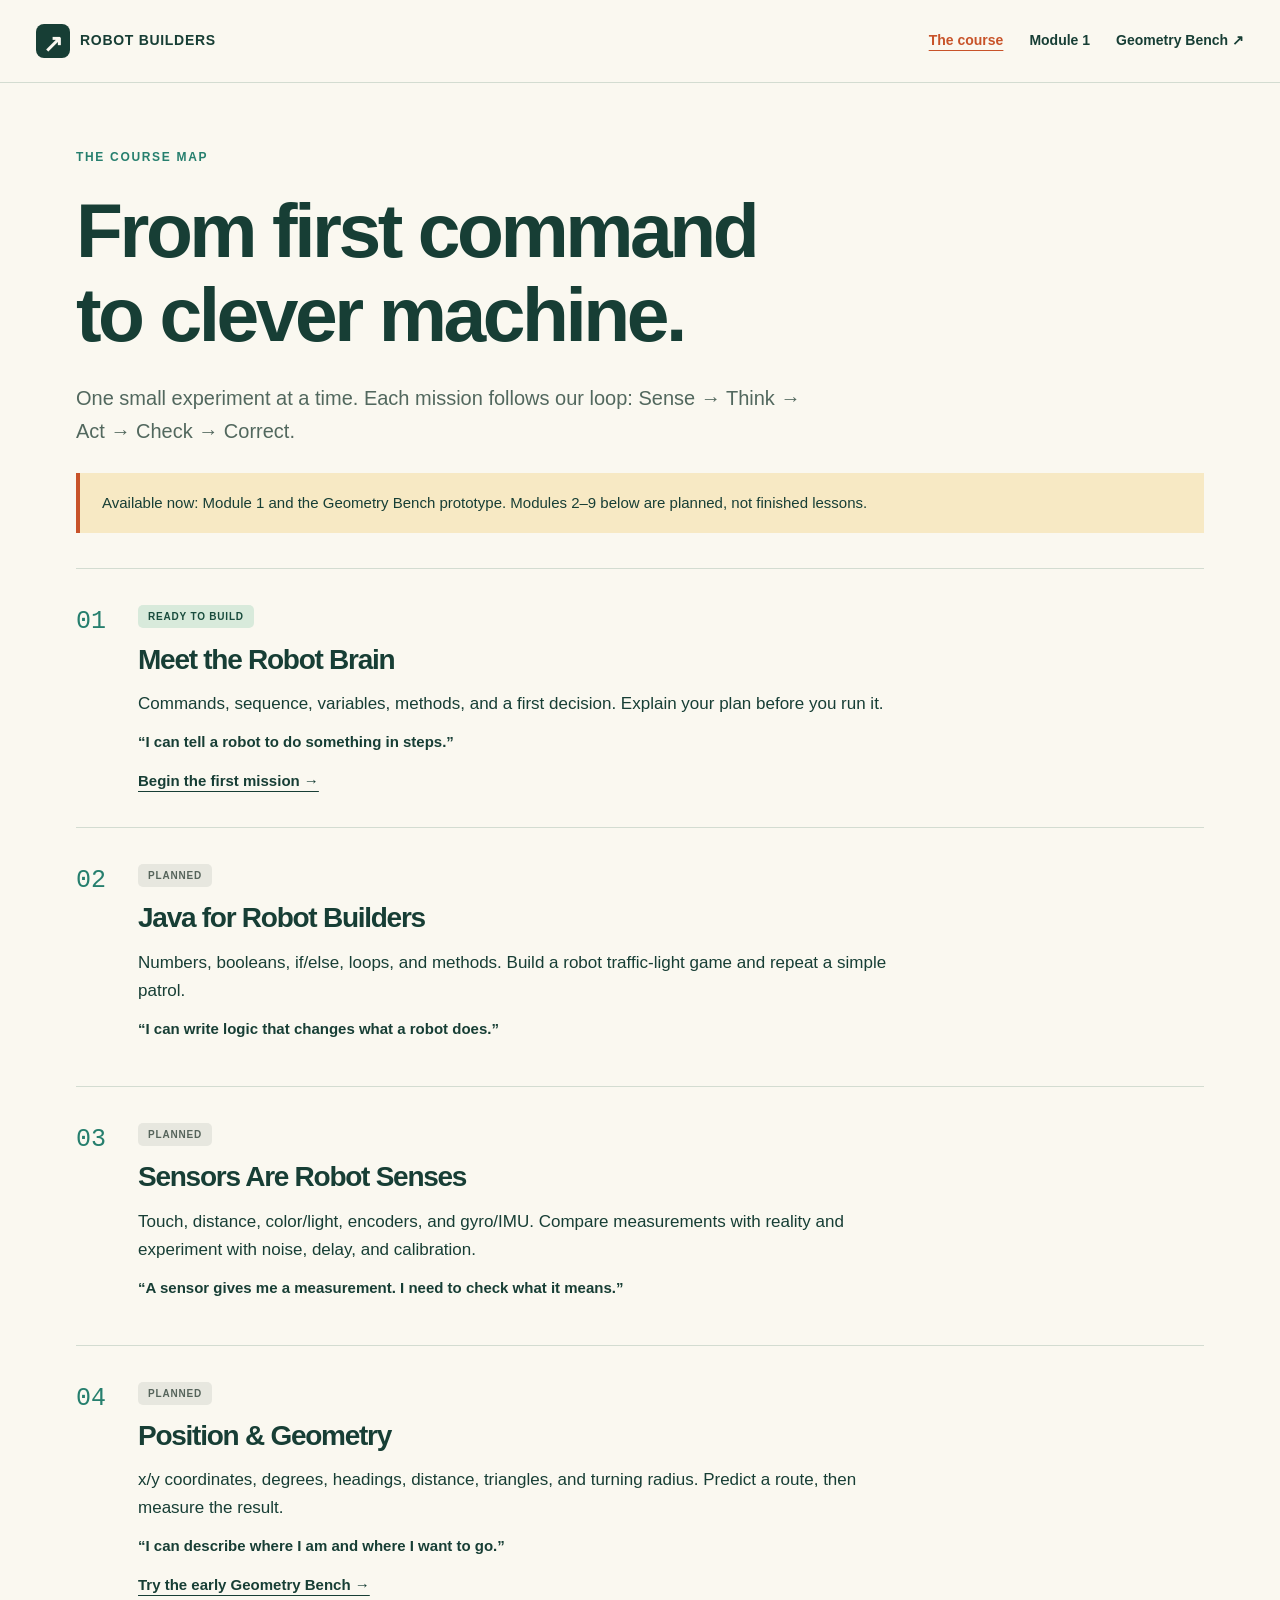
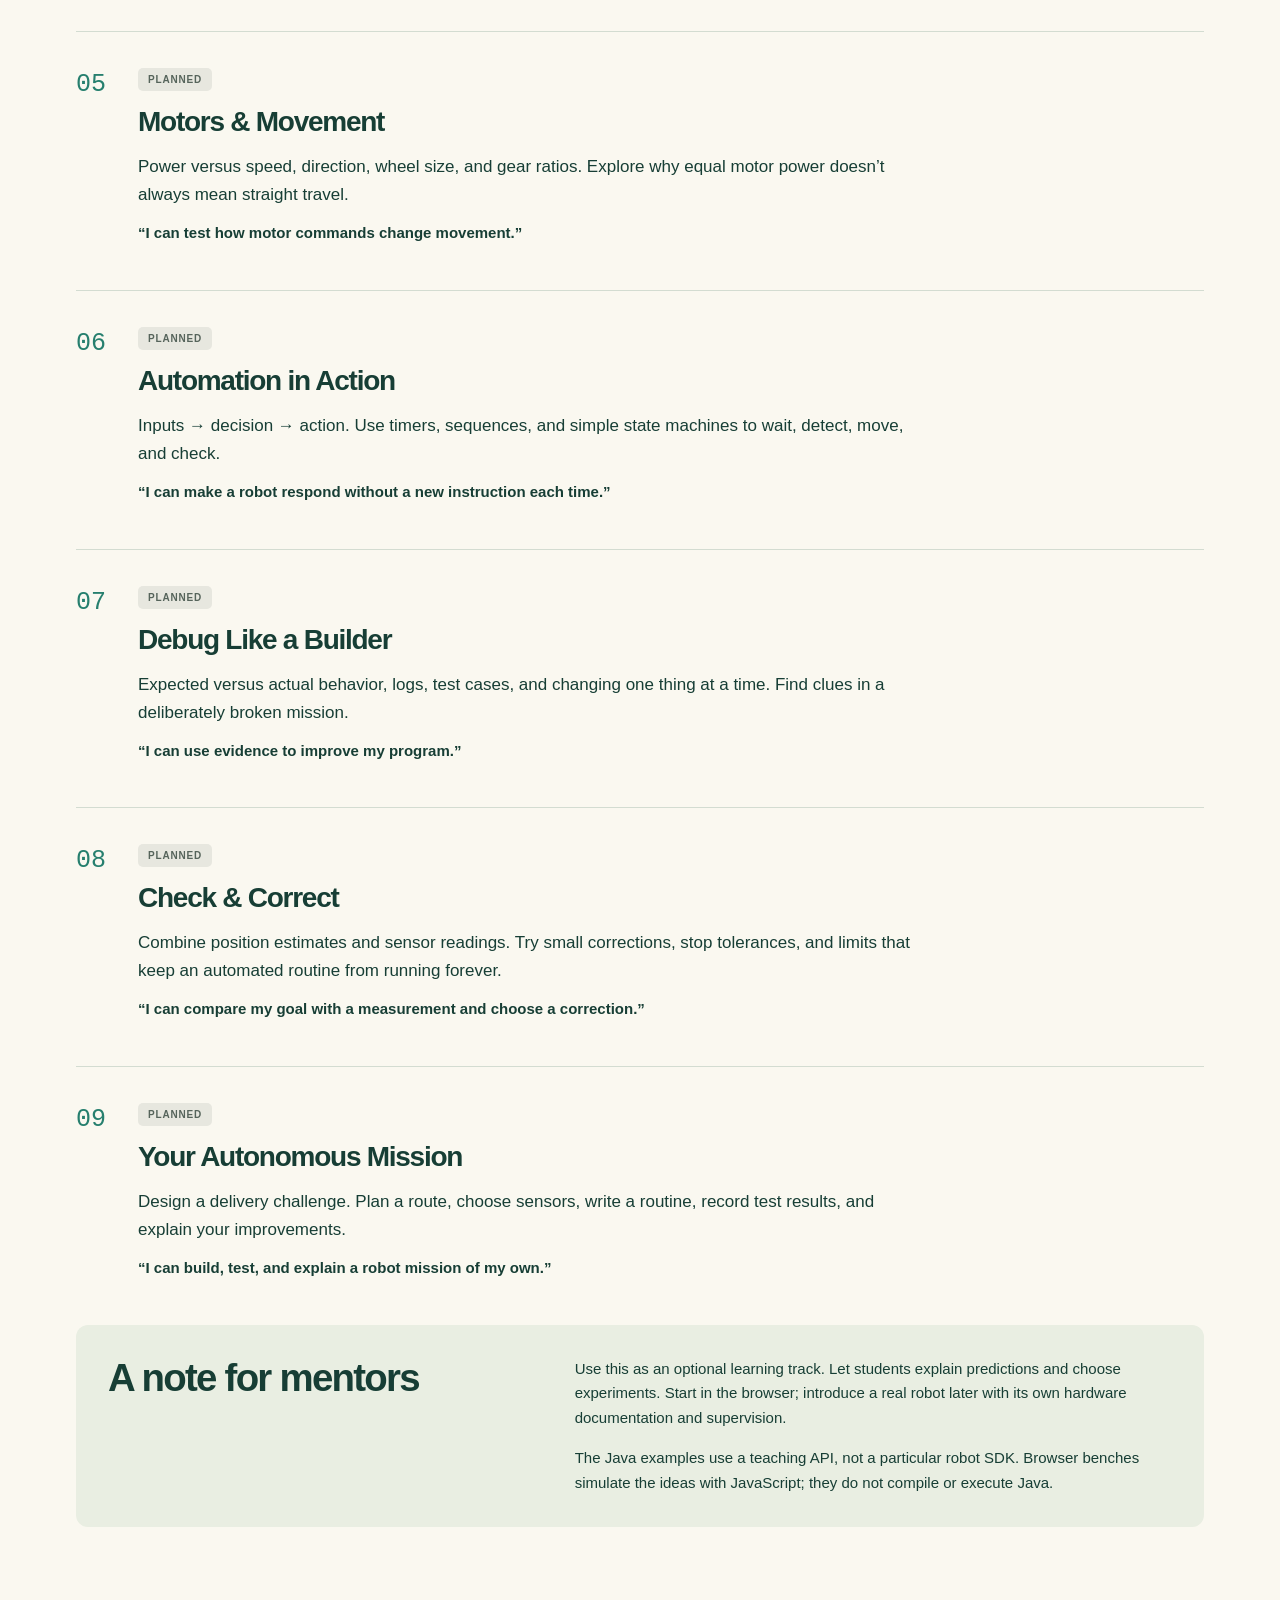
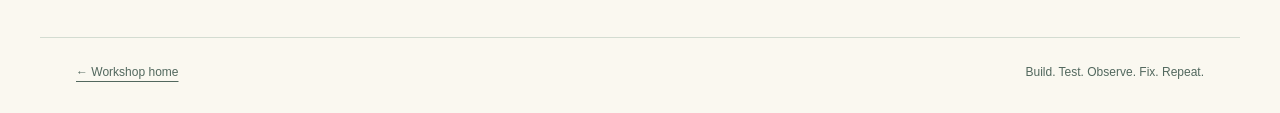
==== course.html @ 009672a3 "Build initial static Java robotics course and Geometry Bench" ====
<!doctype html>
<html lang="en"><head><meta charset="utf-8"><meta name="viewport" content="width=device-width, initial-scale=1"><title>Course map · Robot Builders</title><link rel="stylesheet" href="assets/styles.css"></head><body><a class="skip" href="#main">Skip to content</a><header class="site-header"><a class="brand" href="index.html"><span class="brand-mark" aria-hidden="true">↗</span> ROBOT BUILDERS</a><nav aria-label="Main navigation"><a href="course.html" aria-current="page">The course</a><a href="module-1.html">Module 1</a><a href="geometry-bench.html">Geometry Bench ↗</a></nav></header>
<main id="main" class="wrap section"><p class="eyebrow">THE COURSE MAP</p><h1>From first command<br>to clever machine.</h1><p class="lede">One small experiment at a time. Each mission follows our loop: Sense → Think → Act → Check → Correct.</p><p class="notice">Available now: Module 1 and the Geometry Bench prototype. Modules 2–9 below are planned, not finished lessons.</p>
<div class="course-list">
<article><span class="course-index">01</span><div><span class="badge">READY TO BUILD</span><h2>Meet the Robot Brain</h2><p>Commands, sequence, variables, methods, and a first decision. Explain your plan before you run it.</p><p class="outcome">“I can tell a robot to do something in steps.”</p><a class="text-link" href="module-1.html">Begin the first mission →</a></div></article>
<article><span class="course-index">02</span><div><span class="badge muted">PLANNED</span><h2>Java for Robot Builders</h2><p>Numbers, booleans, if/else, loops, and methods. Build a robot traffic-light game and repeat a simple patrol.</p><p class="outcome">“I can write logic that changes what a robot does.”</p></div></article>
<article><span class="course-index">03</span><div><span class="badge muted">PLANNED</span><h2>Sensors Are Robot Senses</h2><p>Touch, distance, color/light, encoders, and gyro/IMU. Compare measurements with reality and experiment with noise, delay, and calibration.</p><p class="outcome">“A sensor gives me a measurement. I need to check what it means.”</p></div></article>
<article><span class="course-index">04</span><div><span class="badge muted">PLANNED</span><h2>Position & Geometry</h2><p>x/y coordinates, degrees, headings, distance, triangles, and turning radius. Predict a route, then measure the result.</p><p class="outcome">“I can describe where I am and where I want to go.”</p><a class="text-link" href="geometry-bench.html">Try the early Geometry Bench →</a></div></article>
<article><span class="course-index">05</span><div><span class="badge muted">PLANNED</span><h2>Motors & Movement</h2><p>Power versus speed, direction, wheel size, and gear ratios. Explore why equal motor power doesn’t always mean straight travel.</p><p class="outcome">“I can test how motor commands change movement.”</p></div></article>
<article><span class="course-index">06</span><div><span class="badge muted">PLANNED</span><h2>Automation in Action</h2><p>Inputs → decision → action. Use timers, sequences, and simple state machines to wait, detect, move, and check.</p><p class="outcome">“I can make a robot respond without a new instruction each time.”</p></div></article>
<article><span class="course-index">07</span><div><span class="badge muted">PLANNED</span><h2>Debug Like a Builder</h2><p>Expected versus actual behavior, logs, test cases, and changing one thing at a time. Find clues in a deliberately broken mission.</p><p class="outcome">“I can use evidence to improve my program.”</p></div></article>
<article><span class="course-index">08</span><div><span class="badge muted">PLANNED</span><h2>Check & Correct</h2><p>Combine position estimates and sensor readings. Try small corrections, stop tolerances, and limits that keep an automated routine from running forever.</p><p class="outcome">“I can compare my goal with a measurement and choose a correction.”</p></div></article>
<article><span class="course-index">09</span><div><span class="badge muted">PLANNED</span><h2>Your Autonomous Mission</h2><p>Design a delivery challenge. Plan a route, choose sensors, write a routine, record test results, and explain your improvements.</p><p class="outcome">“I can build, test, and explain a robot mission of my own.”</p></div></article>
</div><aside class="mentor"><div><h2>A note for mentors</h2></div><div><p>Use this as an optional learning track. Let students explain predictions and choose experiments. Start in the browser; introduce a real robot later with its own hardware documentation and supervision.</p><p>The Java examples use a teaching API, not a particular robot SDK. Browser benches simulate the ideas with JavaScript; they do not compile or execute Java.</p></div></aside></main><footer class="wrap footer"><a href="index.html">← Workshop home</a><span>Build. Test. Observe. Fix. Repeat.</span></footer></body></html>
---- assets/styles.css ----
:root{--paper:#faf8f0;--ink:#173e35;--teal:#267f6e;--orange:#c85329;--line:#d3dcd1;--muted:#52685e;--white:#fffdf7;--yellow:#f5cc68}*{box-sizing:border-box}html{scroll-behavior:smooth}body{margin:0;background:var(--paper);color:var(--ink);font-family:Arial,Helvetica,sans-serif;font-size:17px;line-height:1.65}a{color:inherit;text-underline-offset:5px}button,input,select{font:inherit}button,a,input,select,summary{-webkit-tap-highlight-color:transparent}a:focus-visible,button:focus-visible,input:focus-visible,select:focus-visible,summary:focus-visible{outline:3px solid var(--orange);outline-offset:5px}h1,h2,h3,p{margin-top:0}h1,h2,h3{line-height:1.1;letter-spacing:-.045em}h1{font-size:clamp(3rem,6vw,5.7rem);margin-bottom:25px}h2{font-size:clamp(1.8rem,3vw,2.7rem)}h3{font-size:1.7rem}.wrap{max-width:1200px;margin:auto;padding-left:36px;padding-right:36px}.site-header{max-width:1280px;margin:auto;padding:24px 36px;display:flex;justify-content:space-between;align-items:center;gap:24px;border-bottom:1px solid var(--line)}.brand{display:flex;align-items:center;gap:10px;font-weight:800;font-size:14px;letter-spacing:.05em;text-decoration:none;white-space:nowrap}.brand-mark{display:grid;place-items:center;width:34px;height:34px;background:var(--ink);color:var(--paper);border-radius:8px;font-size:24px}.site-header nav{display:flex;gap:26px;font-size:14px;font-weight:700}.site-header nav a{text-decoration:none}.site-header nav a:hover,.site-header nav a[aria-current]{color:var(--orange);text-decoration:underline}.hero{display:grid;grid-template-columns:1.1fr 1fr;align-items:center;gap:55px;padding-top:68px;padding-bottom:65px}.eyebrow{font-size:12px;letter-spacing:.14em;font-weight:800;margin-bottom:20px;color:var(--teal)}.accent{color:var(--orange)}.hero-copy{max-width:470px;font-size:19px;color:var(--muted)}.actions{display:flex;gap:24px;align-items:center;flex-wrap:wrap;margin:28px 0 18px}.button{display:inline-flex;align-items:center;justify-content:center;gap:24px;border:0;background:var(--ink);color:#fffdf7;border-radius:7px;padding:13px 20px;text-decoration:none;font-size:15px;font-weight:700;cursor:pointer}.button:hover{background:var(--teal)}.text-link{font-size:15px;font-weight:700}.small{font-size:13px;color:var(--muted)}.hero-art{background:#e6eee4;border:1px solid #ccd9ce;border-radius:18px;transform:rotate(2deg);padding:22px 20px 15px;box-shadow:12px 14px 0 #eae9dc}.hero-art svg{width:100%;display:block}.art-label,.art-footer{font-family:monospace;font-size:11px;letter-spacing:.04em}.art-footer{display:flex;justify-content:space-between;border-top:1px solid #c5d4c8;padding-top:12px;gap:10px}.status-dot{display:inline-block;width:7px;height:7px;background:var(--teal);border-radius:50%;margin-right:5px}.loop-band{background:var(--ink);color:var(--paper)}.loop{display:flex;align-items:center;justify-content:space-between;gap:28px;padding-top:24px;padding-bottom:24px}.loop p{font-size:11px;font-weight:bold;letter-spacing:.13em;margin:0;color:#b7d4bd}.loop ol{list-style:none;display:flex;gap:25px;margin:0;padding:0;font-size:19px;font-weight:700}.loop li+li:before{content:'→';margin-right:25px;color:var(--yellow)}.section{padding-top:65px;padding-bottom:65px}.section-heading{display:flex;justify-content:space-between;gap:35px;align-items:center;margin-bottom:28px}.section-heading>p{max-width:300px;color:var(--muted)}.section-heading h2{margin-bottom:0}.cards{display:grid;grid-template-columns:repeat(3,1fr);gap:20px}.card{background:var(--white);border:1px solid var(--line);border-radius:12px;padding:28px;text-decoration:none;display:flex;flex-direction:column;transition:transform .15s,border-color .15s}.card:hover{transform:translateY(-4px);border-color:var(--teal)}.card-number{font-family:monospace;font-size:11px;letter-spacing:.08em;color:var(--teal);margin-bottom:34px}.card p{font-size:15px;color:var(--muted)}.card-link{font-size:14px;font-weight:bold;margin-top:auto}.mentor{padding:32px;border-radius:12px;background:#e9eee2;display:grid;grid-template-columns:1fr 1.4fr;gap:40px;margin-bottom:45px}.mentor h2{margin-bottom:0}.mentor p:last-child{margin-bottom:0}.mentor p,.mentor li{font-size:15px}.footer{border-top:1px solid var(--line);display:flex;justify-content:space-between;flex-wrap:wrap;gap:15px;padding-top:25px;padding-bottom:30px;font-size:12px;color:var(--muted)}.skip{position:absolute;left:15px;top:-100px;background:var(--ink);color:white;padding:10px;z-index:10}.skip:focus{top:10px}.lede{max-width:740px;font-size:20px;color:var(--muted)}.notice{background:#f7e9c4;border-left:4px solid var(--orange);padding:18px 22px;font-size:15px;margin:25px 0 35px}.badge{font-size:10px;letter-spacing:.08em;font-weight:bold;background:#d8eadb;color:#194c3d;padding:6px 10px;border-radius:5px;white-space:nowrap}.badge.muted{background:#e7e7df;color:#56645b}.course-list article{display:flex;gap:32px;padding:32px 0;border-top:1px solid var(--line)}.course-list h2{font-size:28px;margin:15px 0}.course-list p{max-width:780px;margin-bottom:12px}.course-index{font-family:monospace;font-size:25px;color:var(--teal)}.outcome{font-weight:bold;font-size:15px}.lesson-layout{display:grid;grid-template-columns:220px 1fr;gap:65px}.lesson-nav{align-self:start;position:sticky;top:25px}.lesson-nav h2{font-size:18px}.lesson-nav nav{display:flex;flex-direction:column;gap:12px;font-size:14px}.lesson-layout section{padding:15px 0 35px;scroll-margin-top:20px}.lesson-layout h2{font-size:34px}pre{background:var(--ink);color:#e8f5d9;padding:24px;border-radius:9px;overflow-x:auto;font-size:14px;line-height:1.8}code{font-family:Consolas,'Courier New',monospace}p code,li code{background:#e6ebdf;padding:2px 5px;border-radius:3px}.callout{border-left:3px solid var(--teal);padding:18px 22px;background:#e9eee2;margin:25px 0}.callout p{margin:8px 0 0}.mini-bench,.control-card{padding:25px;border:1px solid var(--line);border-radius:12px;background:var(--white)}label{display:block;font-size:14px;font-weight:bold;margin-bottom:8px}input,select{width:100%;padding:11px 10px;border:1px solid #8fa59b;border-radius:6px;background:white;color:var(--ink);min-width:0;font-size:15px}summary{cursor:pointer;font-weight:bold}details{background:#edf0e7;padding:16px 20px;border-radius:7px;margin:20px 0}details p{margin:15px 0 0}.checklist li{padding-bottom:10px}.bench-layout{display:grid;grid-template-columns:1.45fr 1fr;gap:24px;align-items:start}.field-panel{background:#e8eee3;border:1px solid #c7d5c6;border-radius:12px;padding:20px}.field-top{display:flex;justify-content:space-between;gap:15px;font-size:11px;font-weight:bold}.legend-robot{color:var(--teal)}.legend-target{color:#a24c26;margin-left:10px}#field{width:100%;display:block;max-height:550px}.telemetry{display:grid;grid-template-columns:repeat(4,1fr);border-top:1px solid #c7d5c6;padding-top:16px;gap:12px}.telemetry span{display:block;font-size:11px}.telemetry strong{font-size:18px;white-space:nowrap}.controls{display:grid;gap:20px}.control-card .eyebrow{margin-bottom:16px}.control-card h2{font-size:26px}.control-card p{font-size:15px}.control-card p.small{font-size:13px}.input-row{display:flex;gap:10px;margin-bottom:20px}.input-row .button{min-width:86px}.secondary{border:1px solid var(--ink);background:transparent;color:var(--ink);font-size:14px;padding:10px 15px;border-radius:7px;cursor:pointer}.secondary:hover{background:#e6eee4}.feedback{background:#e9eee2;padding:13px;border-radius:6px;margin-bottom:0}.bench-bottom{display:grid;grid-template-columns:1fr 1fr;gap:24px;margin:24px 0}.command-log{max-height:260px;overflow:auto;min-height:125px}.bench-bottom .control-card{min-width:0}
@media(max-width:900px){.hero{gap:25px}.hero h1{font-size:4rem}.loop{flex-direction:column;align-items:flex-start;gap:12px}.lesson-layout{gap:30px;grid-template-columns:170px 1fr}.bench-layout{grid-template-columns:1fr}.controls{grid-template-columns:1fr 1fr}.telemetry strong{font-size:20px}}
@media(max-width:650px){.wrap{padding-left:22px;padding-right:22px}.site-header{padding:20px 22px;flex-direction:column;align-items:flex-start;gap:18px}.site-header nav{gap:20px;font-size:12px;flex-wrap:wrap}.hero{grid-template-columns:1fr;padding-top:40px;padding-bottom:45px}.hero h1{font-size:3.8rem}.hero-art{max-width:430px;margin:12px 6px 5px}.loop ol{gap:9px;font-size:15px;flex-wrap:wrap}.loop li+li:before{margin-right:9px}.section{padding-top:40px;padding-bottom:40px}.section-heading{display:block}.section-heading .badge{display:inline-block;margin-top:15px}.cards,.mentor,.bench-bottom,.controls{grid-template-columns:1fr}.mentor{gap:20px;padding:24px;margin-bottom:30px}.card-number{margin-bottom:20px}.lesson-layout{grid-template-columns:1fr;gap:25px}.lesson-nav{position:static;border-bottom:1px solid var(--line);padding-bottom:20px}.lesson-nav nav{flex-direction:row;flex-wrap:wrap;gap:12px 20px}.course-list article{gap:20px}.telemetry{grid-template-columns:repeat(2,1fr)}.control-card{padding:20px}.field-panel{padding:12px}.field-top{font-size:9px}h1{font-size:3rem}.footer{flex-direction:column}pre{padding:18px;font-size:13px}}
@media(prefers-reduced-motion:reduce){html{scroll-behavior:auto}.card{transition:none}.card:hover{transform:none}}
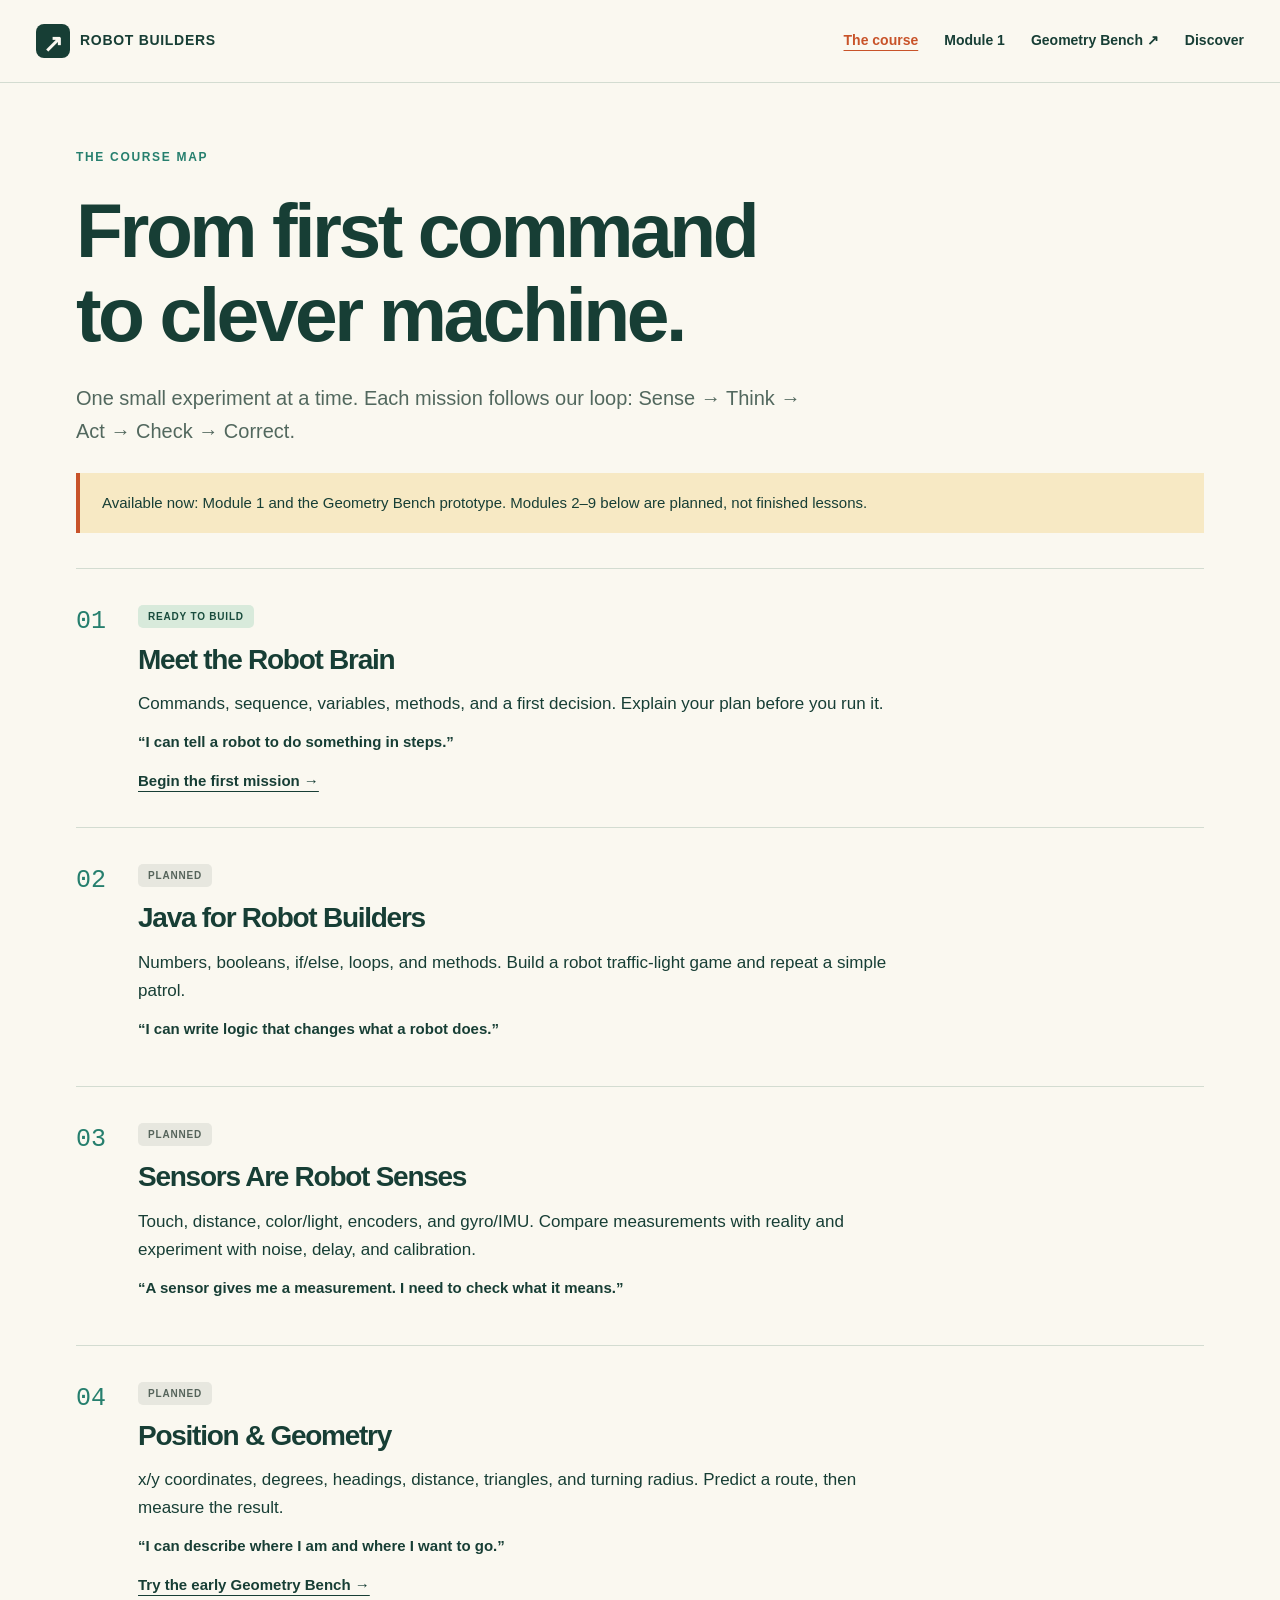
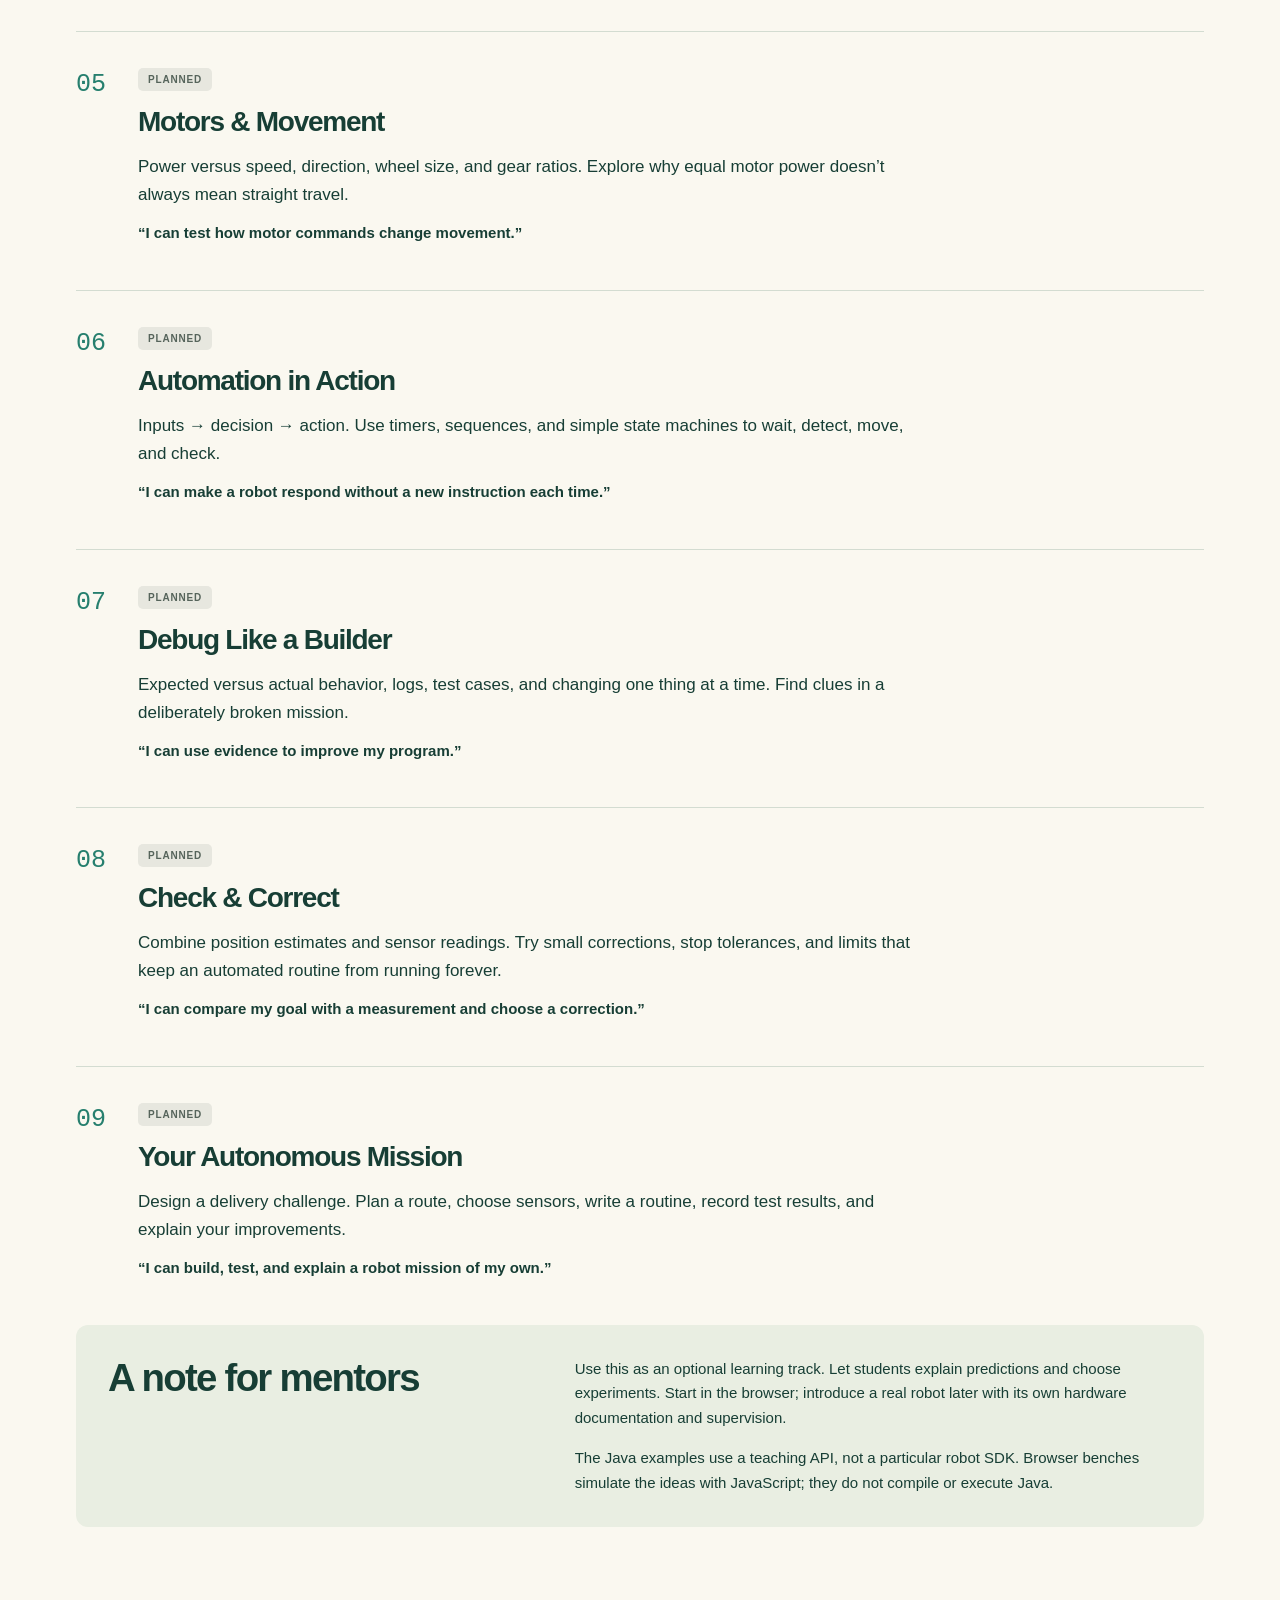
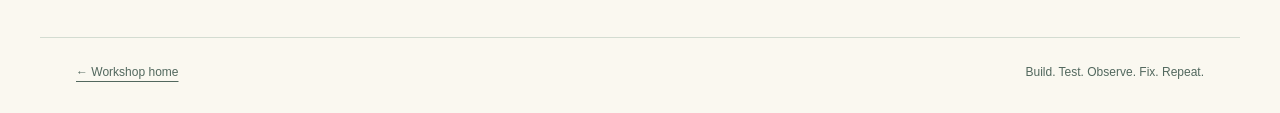
==== commit 1b48a6f6: "Add Discover resources for competitions, manufacturing, and Python" ====
--- a/course.html
+++ b/course.html
@@ -1,5 +1,5 @@
 <!doctype html>
-<html lang="en"><head><meta charset="utf-8"><meta name="viewport" content="width=device-width, initial-scale=1"><title>Course map · Robot Builders</title><link rel="stylesheet" href="assets/styles.css"></head><body><a class="skip" href="#main">Skip to content</a><header class="site-header"><a class="brand" href="index.html"><span class="brand-mark" aria-hidden="true">↗</span> ROBOT BUILDERS</a><nav aria-label="Main navigation"><a href="course.html" aria-current="page">The course</a><a href="module-1.html">Module 1</a><a href="geometry-bench.html">Geometry Bench ↗</a></nav></header>
+<html lang="en"><head><meta charset="utf-8"><meta name="viewport" content="width=device-width, initial-scale=1"><title>Course map · Robot Builders</title><link rel="stylesheet" href="assets/styles.css"></head><body><a class="skip" href="#main">Skip to content</a><header class="site-header"><a class="brand" href="index.html"><span class="brand-mark" aria-hidden="true">↗</span> ROBOT BUILDERS</a><nav aria-label="Main navigation"><a href="course.html" aria-current="page">The course</a><a href="module-1.html">Module 1</a><a href="geometry-bench.html">Geometry Bench ↗</a><a href="discover.html">Discover</a></nav></header>
 <main id="main" class="wrap section"><p class="eyebrow">THE COURSE MAP</p><h1>From first command<br>to clever machine.</h1><p class="lede">One small experiment at a time. Each mission follows our loop: Sense → Think → Act → Check → Correct.</p><p class="notice">Available now: Module 1 and the Geometry Bench prototype. Modules 2–9 below are planned, not finished lessons.</p>
 <div class="course-list">
 <article><span class="course-index">01</span><div><span class="badge">READY TO BUILD</span><h2>Meet the Robot Brain</h2><p>Commands, sequence, variables, methods, and a first decision. Explain your plan before you run it.</p><p class="outcome">“I can tell a robot to do something in steps.”</p><a class="text-link" href="module-1.html">Begin the first mission →</a></div></article>
--- a/assets/styles.css
+++ b/assets/styles.css
@@ -2,3 +2,4 @@
 @media(max-width:900px){.hero{gap:25px}.hero h1{font-size:4rem}.loop{flex-direction:column;align-items:flex-start;gap:12px}.lesson-layout{gap:30px;grid-template-columns:170px 1fr}.bench-layout{grid-template-columns:1fr}.controls{grid-template-columns:1fr 1fr}.telemetry strong{font-size:20px}}
 @media(max-width:650px){.wrap{padding-left:22px;padding-right:22px}.site-header{padding:20px 22px;flex-direction:column;align-items:flex-start;gap:18px}.site-header nav{gap:20px;font-size:12px;flex-wrap:wrap}.hero{grid-template-columns:1fr;padding-top:40px;padding-bottom:45px}.hero h1{font-size:3.8rem}.hero-art{max-width:430px;margin:12px 6px 5px}.loop ol{gap:9px;font-size:15px;flex-wrap:wrap}.loop li+li:before{margin-right:9px}.section{padding-top:40px;padding-bottom:40px}.section-heading{display:block}.section-heading .badge{display:inline-block;margin-top:15px}.cards,.mentor,.bench-bottom,.controls{grid-template-columns:1fr}.mentor{gap:20px;padding:24px;margin-bottom:30px}.card-number{margin-bottom:20px}.lesson-layout{grid-template-columns:1fr;gap:25px}.lesson-nav{position:static;border-bottom:1px solid var(--line);padding-bottom:20px}.lesson-nav nav{flex-direction:row;flex-wrap:wrap;gap:12px 20px}.course-list article{gap:20px}.telemetry{grid-template-columns:repeat(2,1fr)}.control-card{padding:20px}.field-panel{padding:12px}.field-top{font-size:9px}h1{font-size:3rem}.footer{flex-direction:column}pre{padding:18px;font-size:13px}}
 @media(prefers-reduced-motion:reduce){html{scroll-behavior:auto}.card{transition:none}.card:hover{transform:none}}
+.discover-section{padding-top:35px;padding-bottom:25px;scroll-margin-top:20px}.video-grid{display:grid;grid-template-columns:repeat(3,minmax(0,1fr));gap:20px}.resource-card{margin:0;background:var(--white);border:1px solid var(--line);border-radius:12px;overflow:hidden;min-width:0}.resource-body{padding:24px}.resource-body h3{font-size:25px;margin:18px 0}.resource-body p{font-size:15px}.resource-body p.small{font-size:12px}.video-frame{aspect-ratio:16/9;background:var(--ink)}.video-frame iframe{display:block;width:100%;height:100%;border:0}.photo-grid,.comparison-grid{display:grid;grid-template-columns:repeat(2,minmax(0,1fr));gap:24px;margin:25px 0}.photo-grid img{display:block;width:100%;height:auto}.comparison-grid .control-card{min-width:0}.comparison-grid pre{font-size:13px;padding:18px}.reference-table{overflow-x:auto;margin:25px 0}table{width:100%;border-collapse:collapse;font-size:14px;text-align:left}caption{text-align:left;font-weight:bold;margin-bottom:12px}th,td{padding:14px;border-bottom:1px solid var(--line);vertical-align:top}thead{background:#e9eee2}.actions .secondary{text-decoration:none}.site-header nav{flex-wrap:wrap}.discover-section .mentor{margin-bottom:0}@media(max-width:900px){.video-grid{grid-template-columns:1fr}.resource-body h3{margin-top:15px}}@media(max-width:650px){.photo-grid,.comparison-grid{grid-template-columns:1fr}.resource-body{padding:20px}.site-header nav{gap:14px}th,td{padding:10px;min-width:120px}}
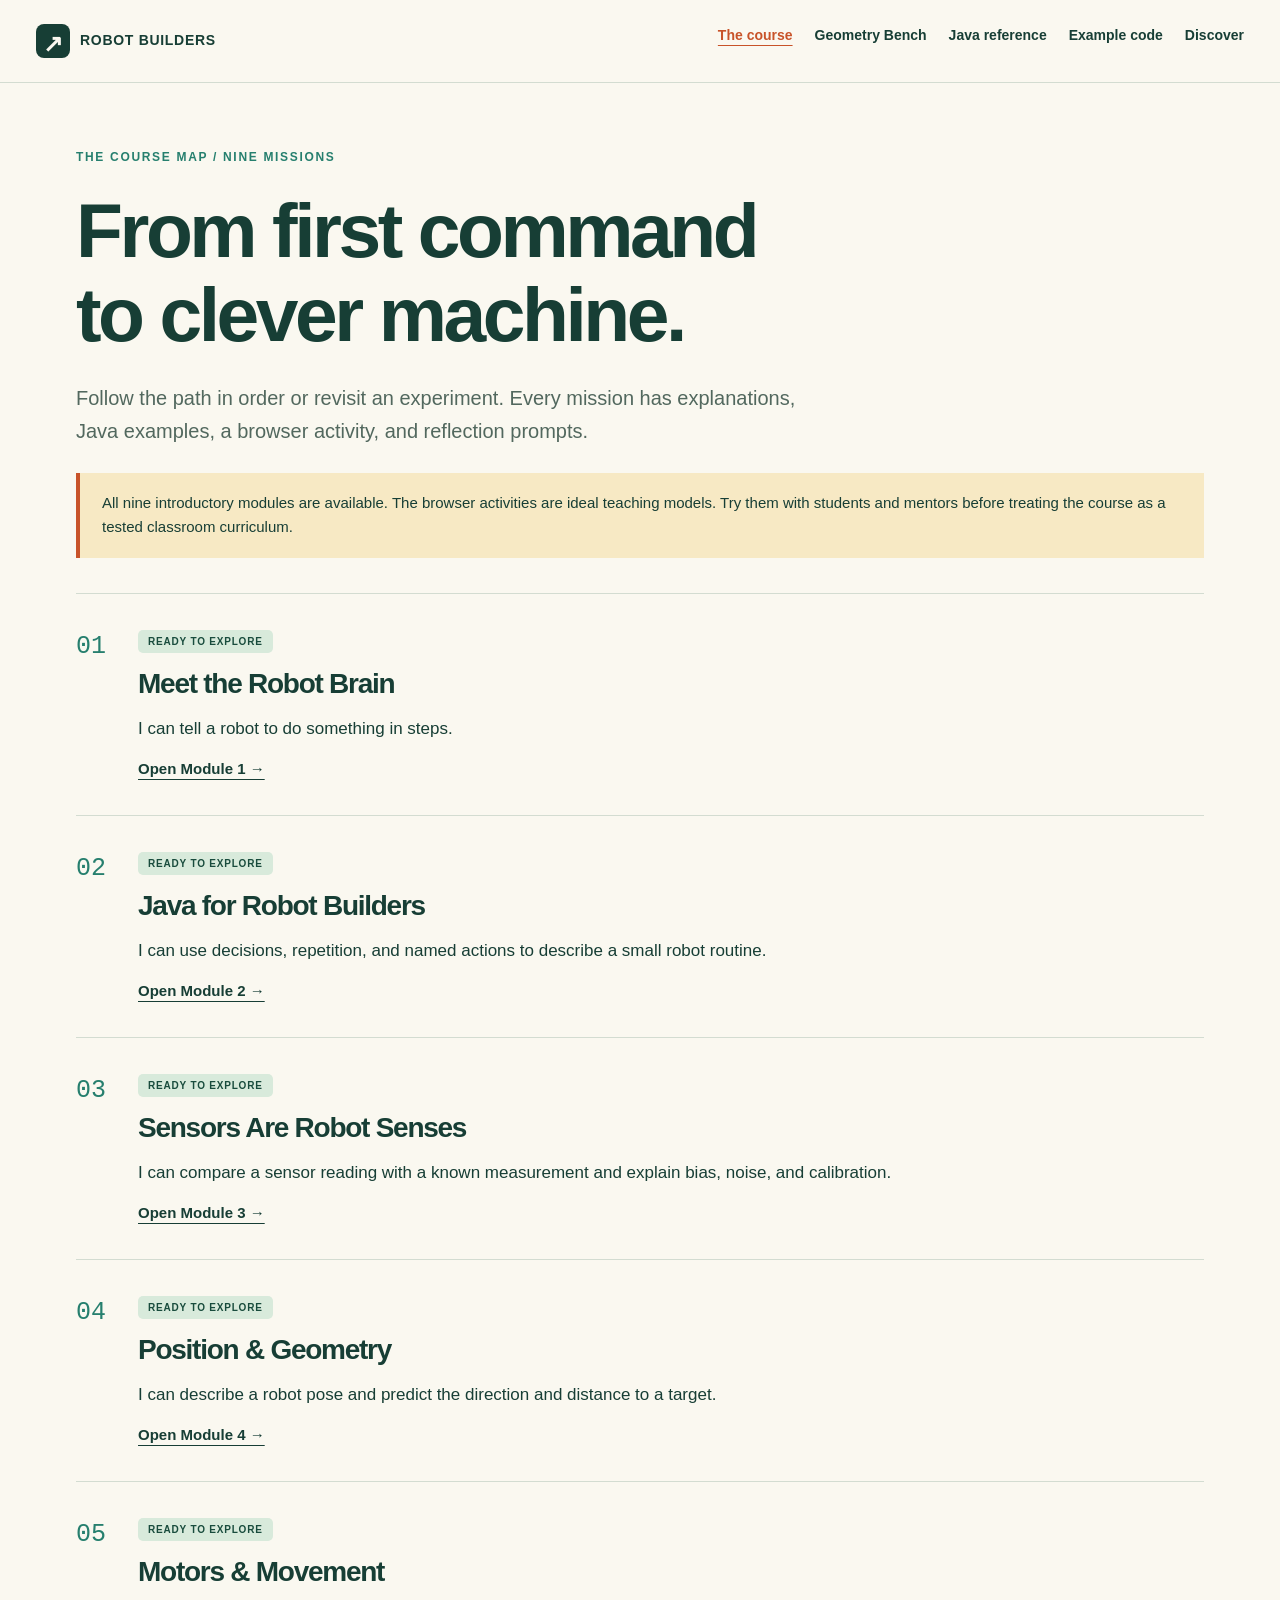
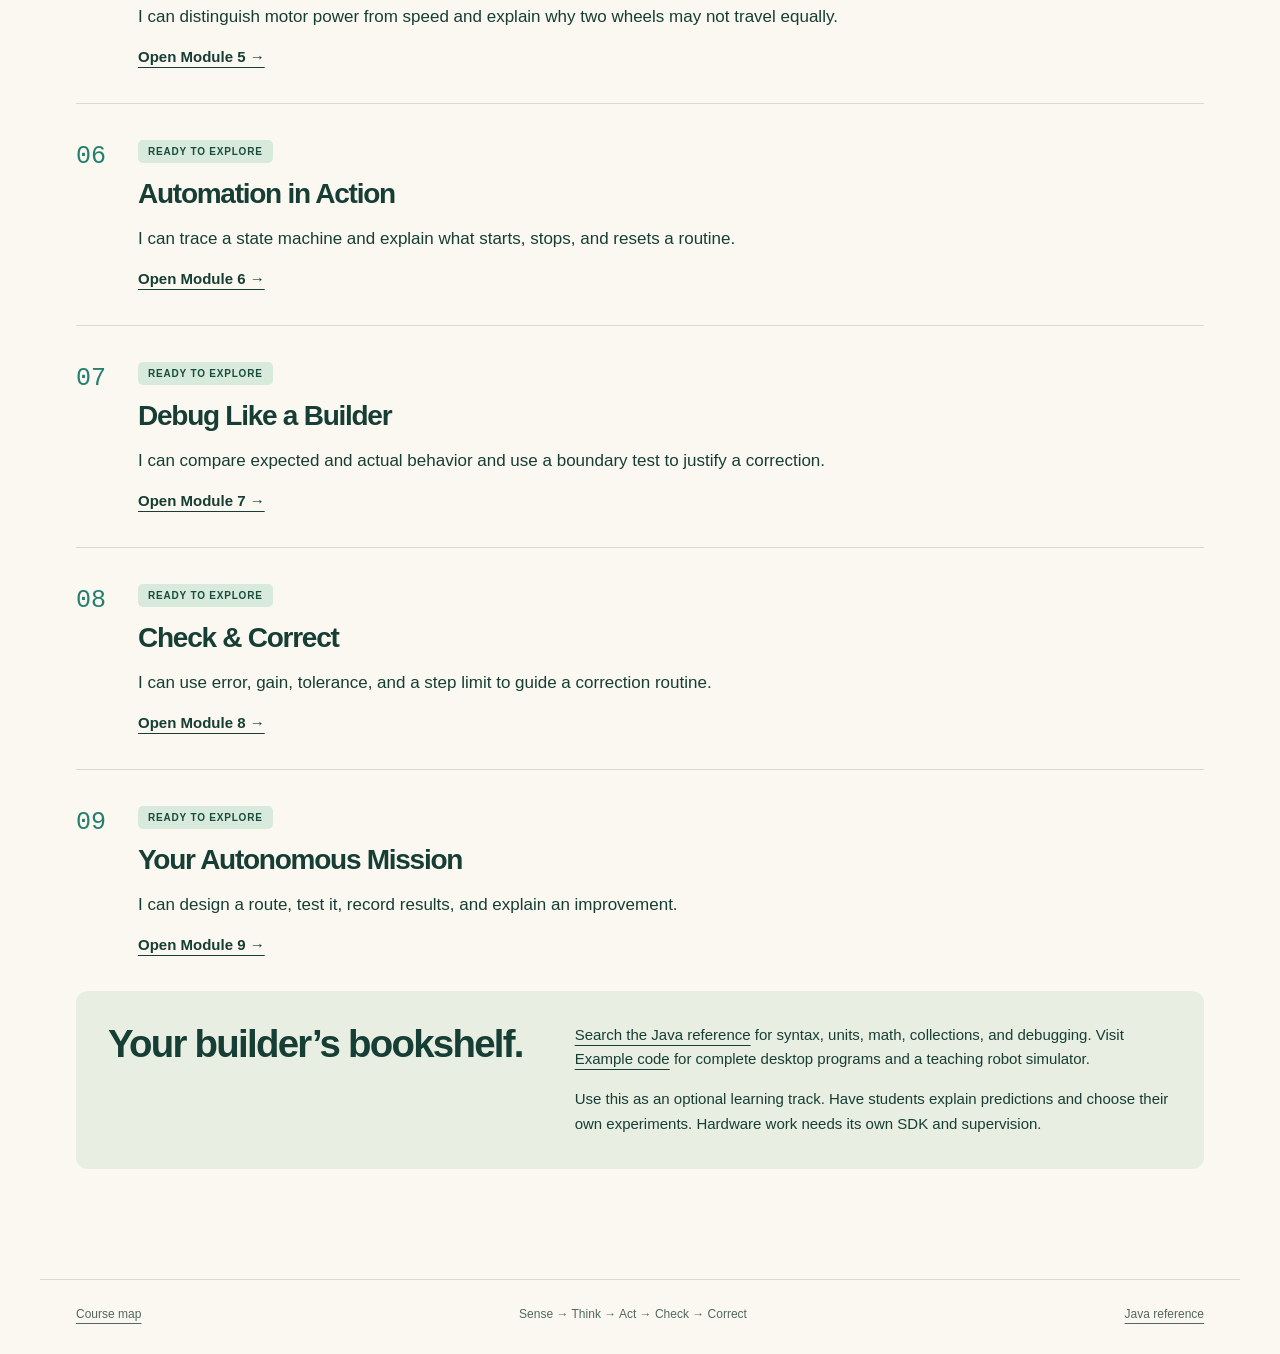
==== commit ea998c54: "Complete introductory modules and add searchable Java reference and examples" ====
--- a/course.html
+++ b/course.html
@@ -1,14 +1,2 @@
 <!doctype html>
-<html lang="en"><head><meta charset="utf-8"><meta name="viewport" content="width=device-width, initial-scale=1"><title>Course map · Robot Builders</title><link rel="stylesheet" href="assets/styles.css"></head><body><a class="skip" href="#main">Skip to content</a><header class="site-header"><a class="brand" href="index.html"><span class="brand-mark" aria-hidden="true">↗</span> ROBOT BUILDERS</a><nav aria-label="Main navigation"><a href="course.html" aria-current="page">The course</a><a href="module-1.html">Module 1</a><a href="geometry-bench.html">Geometry Bench ↗</a><a href="discover.html">Discover</a></nav></header>
-<main id="main" class="wrap section"><p class="eyebrow">THE COURSE MAP</p><h1>From first command<br>to clever machine.</h1><p class="lede">One small experiment at a time. Each mission follows our loop: Sense → Think → Act → Check → Correct.</p><p class="notice">Available now: Module 1 and the Geometry Bench prototype. Modules 2–9 below are planned, not finished lessons.</p>
-<div class="course-list">
-<article><span class="course-index">01</span><div><span class="badge">READY TO BUILD</span><h2>Meet the Robot Brain</h2><p>Commands, sequence, variables, methods, and a first decision. Explain your plan before you run it.</p><p class="outcome">“I can tell a robot to do something in steps.”</p><a class="text-link" href="module-1.html">Begin the first mission →</a></div></article>
-<article><span class="course-index">02</span><div><span class="badge muted">PLANNED</span><h2>Java for Robot Builders</h2><p>Numbers, booleans, if/else, loops, and methods. Build a robot traffic-light game and repeat a simple patrol.</p><p class="outcome">“I can write logic that changes what a robot does.”</p></div></article>
-<article><span class="course-index">03</span><div><span class="badge muted">PLANNED</span><h2>Sensors Are Robot Senses</h2><p>Touch, distance, color/light, encoders, and gyro/IMU. Compare measurements with reality and experiment with noise, delay, and calibration.</p><p class="outcome">“A sensor gives me a measurement. I need to check what it means.”</p></div></article>
-<article><span class="course-index">04</span><div><span class="badge muted">PLANNED</span><h2>Position & Geometry</h2><p>x/y coordinates, degrees, headings, distance, triangles, and turning radius. Predict a route, then measure the result.</p><p class="outcome">“I can describe where I am and where I want to go.”</p><a class="text-link" href="geometry-bench.html">Try the early Geometry Bench →</a></div></article>
-<article><span class="course-index">05</span><div><span class="badge muted">PLANNED</span><h2>Motors & Movement</h2><p>Power versus speed, direction, wheel size, and gear ratios. Explore why equal motor power doesn’t always mean straight travel.</p><p class="outcome">“I can test how motor commands change movement.”</p></div></article>
-<article><span class="course-index">06</span><div><span class="badge muted">PLANNED</span><h2>Automation in Action</h2><p>Inputs → decision → action. Use timers, sequences, and simple state machines to wait, detect, move, and check.</p><p class="outcome">“I can make a robot respond without a new instruction each time.”</p></div></article>
-<article><span class="course-index">07</span><div><span class="badge muted">PLANNED</span><h2>Debug Like a Builder</h2><p>Expected versus actual behavior, logs, test cases, and changing one thing at a time. Find clues in a deliberately broken mission.</p><p class="outcome">“I can use evidence to improve my program.”</p></div></article>
-<article><span class="course-index">08</span><div><span class="badge muted">PLANNED</span><h2>Check & Correct</h2><p>Combine position estimates and sensor readings. Try small corrections, stop tolerances, and limits that keep an automated routine from running forever.</p><p class="outcome">“I can compare my goal with a measurement and choose a correction.”</p></div></article>
-<article><span class="course-index">09</span><div><span class="badge muted">PLANNED</span><h2>Your Autonomous Mission</h2><p>Design a delivery challenge. Plan a route, choose sensors, write a routine, record test results, and explain your improvements.</p><p class="outcome">“I can build, test, and explain a robot mission of my own.”</p></div></article>
-</div><aside class="mentor"><div><h2>A note for mentors</h2></div><div><p>Use this as an optional learning track. Let students explain predictions and choose experiments. Start in the browser; introduce a real robot later with its own hardware documentation and supervision.</p><p>The Java examples use a teaching API, not a particular robot SDK. Browser benches simulate the ideas with JavaScript; they do not compile or execute Java.</p></div></aside></main><footer class="wrap footer"><a href="index.html">← Workshop home</a><span>Build. Test. Observe. Fix. Repeat.</span></footer></body></html>
+<html lang="en"><head><meta charset="utf-8"><meta name="viewport" content="width=device-width, initial-scale=1"><title>Course map · Robot Builders</title><link rel="stylesheet" href="assets/styles.css"></head><body><a class="skip" href="#main">Skip to content</a><header class="site-header"><a class="brand" href="index.html"><span class="brand-mark" aria-hidden="true">↗</span> ROBOT BUILDERS</a><nav aria-label="Main navigation"><a href="course.html" aria-current="page">The course</a><a href="geometry-bench.html">Geometry Bench</a><a href="java-reference.html">Java reference</a><a href="examples.html">Example code</a><a href="discover.html">Discover</a></nav></header><main id="main" class="wrap section"><p class="eyebrow">THE COURSE MAP / NINE MISSIONS</p><h1>From first command<br>to clever machine.</h1><p class="lede">Follow the path in order or revisit an experiment. Every mission has explanations, Java examples, a browser activity, and reflection prompts.</p><p class="notice">All nine introductory modules are available. The browser activities are ideal teaching models. Try them with students and mentors before treating the course as a tested classroom curriculum.</p><div class="course-list"><article><span class="course-index">01</span><div><span class="badge">READY TO EXPLORE</span><h2>Meet the Robot Brain</h2><p>I can tell a robot to do something in steps.</p><a class="text-link" href="module-1.html">Open Module 1 →</a></div></article><article><span class="course-index">02</span><div><span class="badge">READY TO EXPLORE</span><h2>Java for Robot Builders</h2><p>I can use decisions, repetition, and named actions to describe a small robot routine.</p><a class="text-link" href="module-2.html">Open Module 2 →</a></div></article><article><span class="course-index">03</span><div><span class="badge">READY TO EXPLORE</span><h2>Sensors Are Robot Senses</h2><p>I can compare a sensor reading with a known measurement and explain bias, noise, and calibration.</p><a class="text-link" href="module-3.html">Open Module 3 →</a></div></article><article><span class="course-index">04</span><div><span class="badge">READY TO EXPLORE</span><h2>Position & Geometry</h2><p>I can describe a robot pose and predict the direction and distance to a target.</p><a class="text-link" href="module-4.html">Open Module 4 →</a></div></article><article><span class="course-index">05</span><div><span class="badge">READY TO EXPLORE</span><h2>Motors & Movement</h2><p>I can distinguish motor power from speed and explain why two wheels may not travel equally.</p><a class="text-link" href="module-5.html">Open Module 5 →</a></div></article><article><span class="course-index">06</span><div><span class="badge">READY TO EXPLORE</span><h2>Automation in Action</h2><p>I can trace a state machine and explain what starts, stops, and resets a routine.</p><a class="text-link" href="module-6.html">Open Module 6 →</a></div></article><article><span class="course-index">07</span><div><span class="badge">READY TO EXPLORE</span><h2>Debug Like a Builder</h2><p>I can compare expected and actual behavior and use a boundary test to justify a correction.</p><a class="text-link" href="module-7.html">Open Module 7 →</a></div></article><article><span class="course-index">08</span><div><span class="badge">READY TO EXPLORE</span><h2>Check & Correct</h2><p>I can use error, gain, tolerance, and a step limit to guide a correction routine.</p><a class="text-link" href="module-8.html">Open Module 8 →</a></div></article><article><span class="course-index">09</span><div><span class="badge">READY TO EXPLORE</span><h2>Your Autonomous Mission</h2><p>I can design a route, test it, record results, and explain an improvement.</p><a class="text-link" href="module-9.html">Open Module 9 →</a></div></article></div><aside class="mentor"><div><h2>Your builder’s bookshelf.</h2></div><div><p><a href="java-reference.html">Search the Java reference</a> for syntax, units, math, collections, and debugging. Visit <a href="examples.html">Example code</a> for complete desktop programs and a teaching robot simulator.</p><p>Use this as an optional learning track. Have students explain predictions and choose their own experiments. Hardware work needs its own SDK and supervision.</p></div></aside></main><footer class="wrap footer"><a href="course.html">Course map</a><span>Sense → Think → Act → Check → Correct</span><a href="java-reference.html">Java reference</a></footer></body></html>
--- a/assets/styles.css
+++ b/assets/styles.css
@@ -2,4 +2,7 @@
 @media(max-width:900px){.hero{gap:25px}.hero h1{font-size:4rem}.loop{flex-direction:column;align-items:flex-start;gap:12px}.lesson-layout{gap:30px;grid-template-columns:170px 1fr}.bench-layout{grid-template-columns:1fr}.controls{grid-template-columns:1fr 1fr}.telemetry strong{font-size:20px}}
 @media(max-width:650px){.wrap{padding-left:22px;padding-right:22px}.site-header{padding:20px 22px;flex-direction:column;align-items:flex-start;gap:18px}.site-header nav{gap:20px;font-size:12px;flex-wrap:wrap}.hero{grid-template-columns:1fr;padding-top:40px;padding-bottom:45px}.hero h1{font-size:3.8rem}.hero-art{max-width:430px;margin:12px 6px 5px}.loop ol{gap:9px;font-size:15px;flex-wrap:wrap}.loop li+li:before{margin-right:9px}.section{padding-top:40px;padding-bottom:40px}.section-heading{display:block}.section-heading .badge{display:inline-block;margin-top:15px}.cards,.mentor,.bench-bottom,.controls{grid-template-columns:1fr}.mentor{gap:20px;padding:24px;margin-bottom:30px}.card-number{margin-bottom:20px}.lesson-layout{grid-template-columns:1fr;gap:25px}.lesson-nav{position:static;border-bottom:1px solid var(--line);padding-bottom:20px}.lesson-nav nav{flex-direction:row;flex-wrap:wrap;gap:12px 20px}.course-list article{gap:20px}.telemetry{grid-template-columns:repeat(2,1fr)}.control-card{padding:20px}.field-panel{padding:12px}.field-top{font-size:9px}h1{font-size:3rem}.footer{flex-direction:column}pre{padding:18px;font-size:13px}}
 @media(prefers-reduced-motion:reduce){html{scroll-behavior:auto}.card{transition:none}.card:hover{transform:none}}
-.discover-section{padding-top:35px;padding-bottom:25px;scroll-margin-top:20px}.video-grid{display:grid;grid-template-columns:repeat(3,minmax(0,1fr));gap:20px}.resource-card{margin:0;background:var(--white);border:1px solid var(--line);border-radius:12px;overflow:hidden;min-width:0}.resource-body{padding:24px}.resource-body h3{font-size:25px;margin:18px 0}.resource-body p{font-size:15px}.resource-body p.small{font-size:12px}.video-frame{aspect-ratio:16/9;background:var(--ink)}.video-frame iframe{display:block;width:100%;height:100%;border:0}.photo-grid,.comparison-grid{display:grid;grid-template-columns:repeat(2,minmax(0,1fr));gap:24px;margin:25px 0}.photo-grid img{display:block;width:100%;height:auto}.comparison-grid .control-card{min-width:0}.comparison-grid pre{font-size:13px;padding:18px}.reference-table{overflow-x:auto;margin:25px 0}table{width:100%;border-collapse:collapse;font-size:14px;text-align:left}caption{text-align:left;font-weight:bold;margin-bottom:12px}th,td{padding:14px;border-bottom:1px solid var(--line);vertical-align:top}thead{background:#e9eee2}.actions .secondary{text-decoration:none}.site-header nav{flex-wrap:wrap}.discover-section .mentor{margin-bottom:0}@media(max-width:900px){.video-grid{grid-template-columns:1fr}.resource-body h3{margin-top:15px}}@media(max-width:650px){.photo-grid,.comparison-grid{grid-template-columns:1fr}.resource-body{padding:20px}.site-header nav{gap:14px}th,td{padding:10px;min-width:120px}}+[hidden]{display:none!important}.site-header{align-items:flex-start}.site-header nav{justify-content:flex-end;max-width:740px;gap:14px 22px}.lesson-pagination{display:flex;justify-content:space-between;gap:20px;flex-wrap:wrap;margin:25px 0}.lesson-pagination .secondary{text-decoration:none}.lab-inputs{display:grid;gap:9px}.lab-inputs label{margin:10px 0 0}.lab-trace{max-height:420px;overflow:auto}.lab-form textarea{width:100%;resize:vertical;min-height:150px;font:15px/1.7 Consolas,monospace;padding:15px;border:1px solid #8fa59b;border-radius:7px;background:white;color:var(--ink)}.motion-plot{display:block;width:100%;margin-top:20px;border-radius:9px;background:#e9eee2;max-height:300px}.search-controls{display:grid;grid-template-columns:2fr 1fr auto;gap:18px;align-items:end;padding:24px;background:#e9eee2;border-radius:12px;margin-top:28px}.search-controls .secondary{min-height:46px}.reference-jumps{display:flex;gap:12px 22px;flex-wrap:wrap;font-size:14px;margin:25px 0}.reference-grid{display:grid;grid-template-columns:repeat(2,minmax(0,1fr));gap:22px;margin-bottom:35px}.reference-card,.example-card{padding:26px;background:var(--white);border:1px solid var(--line);border-radius:12px;min-width:0;scroll-margin-top:20px}.reference-card h2,.example-card h2{font-size:27px;overflow-wrap:anywhere}.reference-card p{font-size:15px}.reference-card p.small{font-size:12px}.reference-card pre{font-size:12px;padding:17px}.gotcha{border-left:3px solid var(--orange);padding-left:14px}.example-grid{display:grid;gap:25px;margin-bottom:30px}.example-card pre{max-height:600px}.reference-grid code,.example-grid code{tab-size:4}.example-card details pre{max-height:300px}.search-controls input{width:100%}@media(max-width:900px){.site-header{flex-direction:column;gap:15px}.site-header nav{justify-content:flex-start}.reference-grid{grid-template-columns:1fr}}@media(max-width:650px){.search-controls{grid-template-columns:1fr;padding:20px}.reference-card,.example-card{padding:20px}.reference-card h2,.example-card h2{font-size:25px}.site-header nav{gap:12px 18px}.lesson-pagination{justify-content:flex-start}.mini-bench{padding:20px}}
+.discover-section{padding-top:35px;padding-bottom:25px;scroll-margin-top:20px}.video-grid{display:grid;grid-template-columns:repeat(3,minmax(0,1fr));gap:20px}.resource-card{margin:0;background:var(--white);border:1px solid var(--line);border-radius:12px;overflow:hidden;min-width:0}.resource-body{padding:24px}.resource-body h3{font-size:25px;margin:18px 0}.resource-body p{font-size:15px}.resource-body p.small{font-size:12px}.video-frame{aspect-ratio:16/9;background:var(--ink)}.video-frame iframe{display:block;width:100%;height:100%;border:0}.photo-grid,.comparison-grid{display:grid;grid-template-columns:repeat(2,minmax(0,1fr));gap:24px;margin:25px 0}.photo-grid img{display:block;width:100%;height:auto}.comparison-grid .control-card{min-width:0}.comparison-grid pre{font-size:13px;padding:18px}.reference-table{overflow-x:auto;margin:25px 0}table{width:100%;border-collapse:collapse;font-size:14px;text-align:left}caption{text-align:left;font-weight:bold;margin-bottom:12px}th,td{padding:14px;border-bottom:1px solid var(--line);vertical-align:top}thead{background:#e9eee2}.actions .secondary{text-decoration:none}.site-header nav{flex-wrap:wrap}.discover-section .mentor{margin-bottom:0}@media(max-width:900px){.video-grid{grid-template-columns:1fr}.resource-body h3{margin-top:15px}}@media(max-width:650px){.photo-grid,.comparison-grid{grid-template-columns:1fr}.resource-body{padding:20px}.site-header nav{gap:14px}th,td{padding:10px;min-width:120px}}
+
+.lesson-layout>div{min-width:0}.lesson-layout section,.mini-bench{min-width:0}
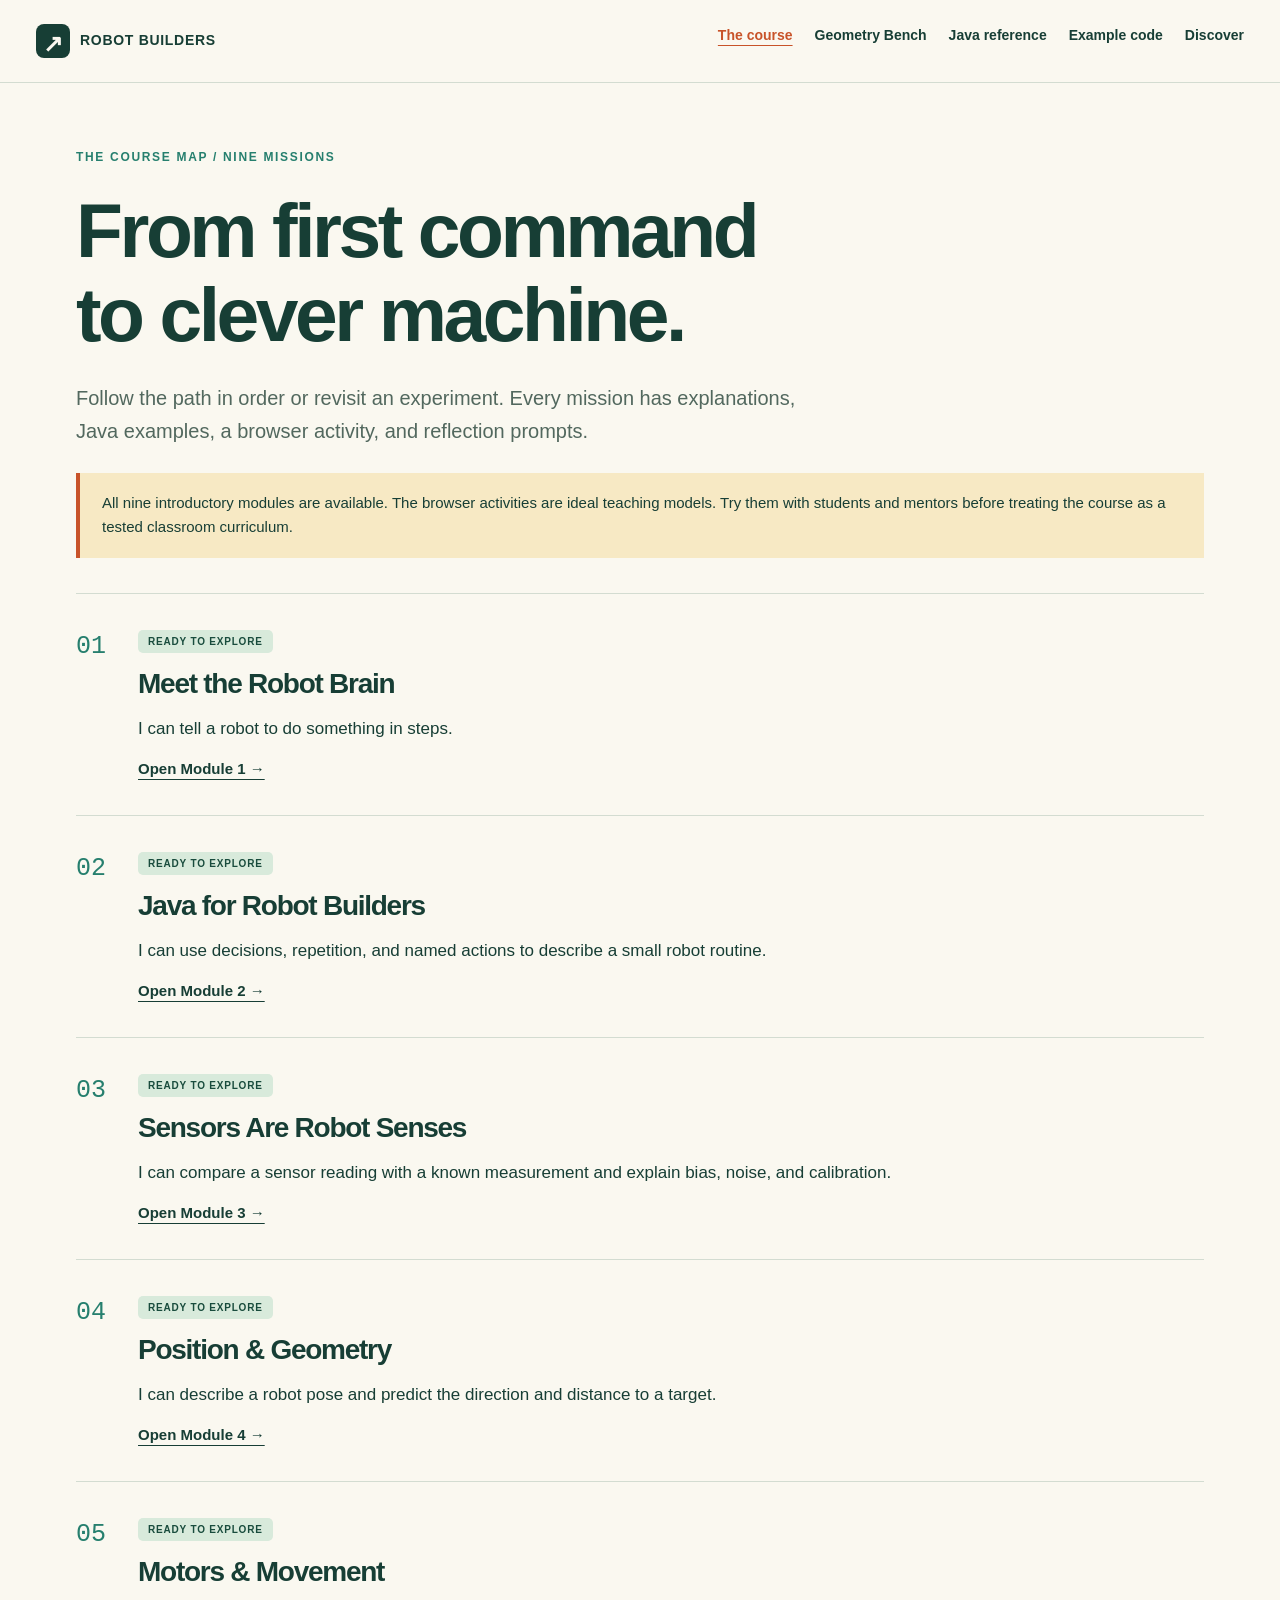
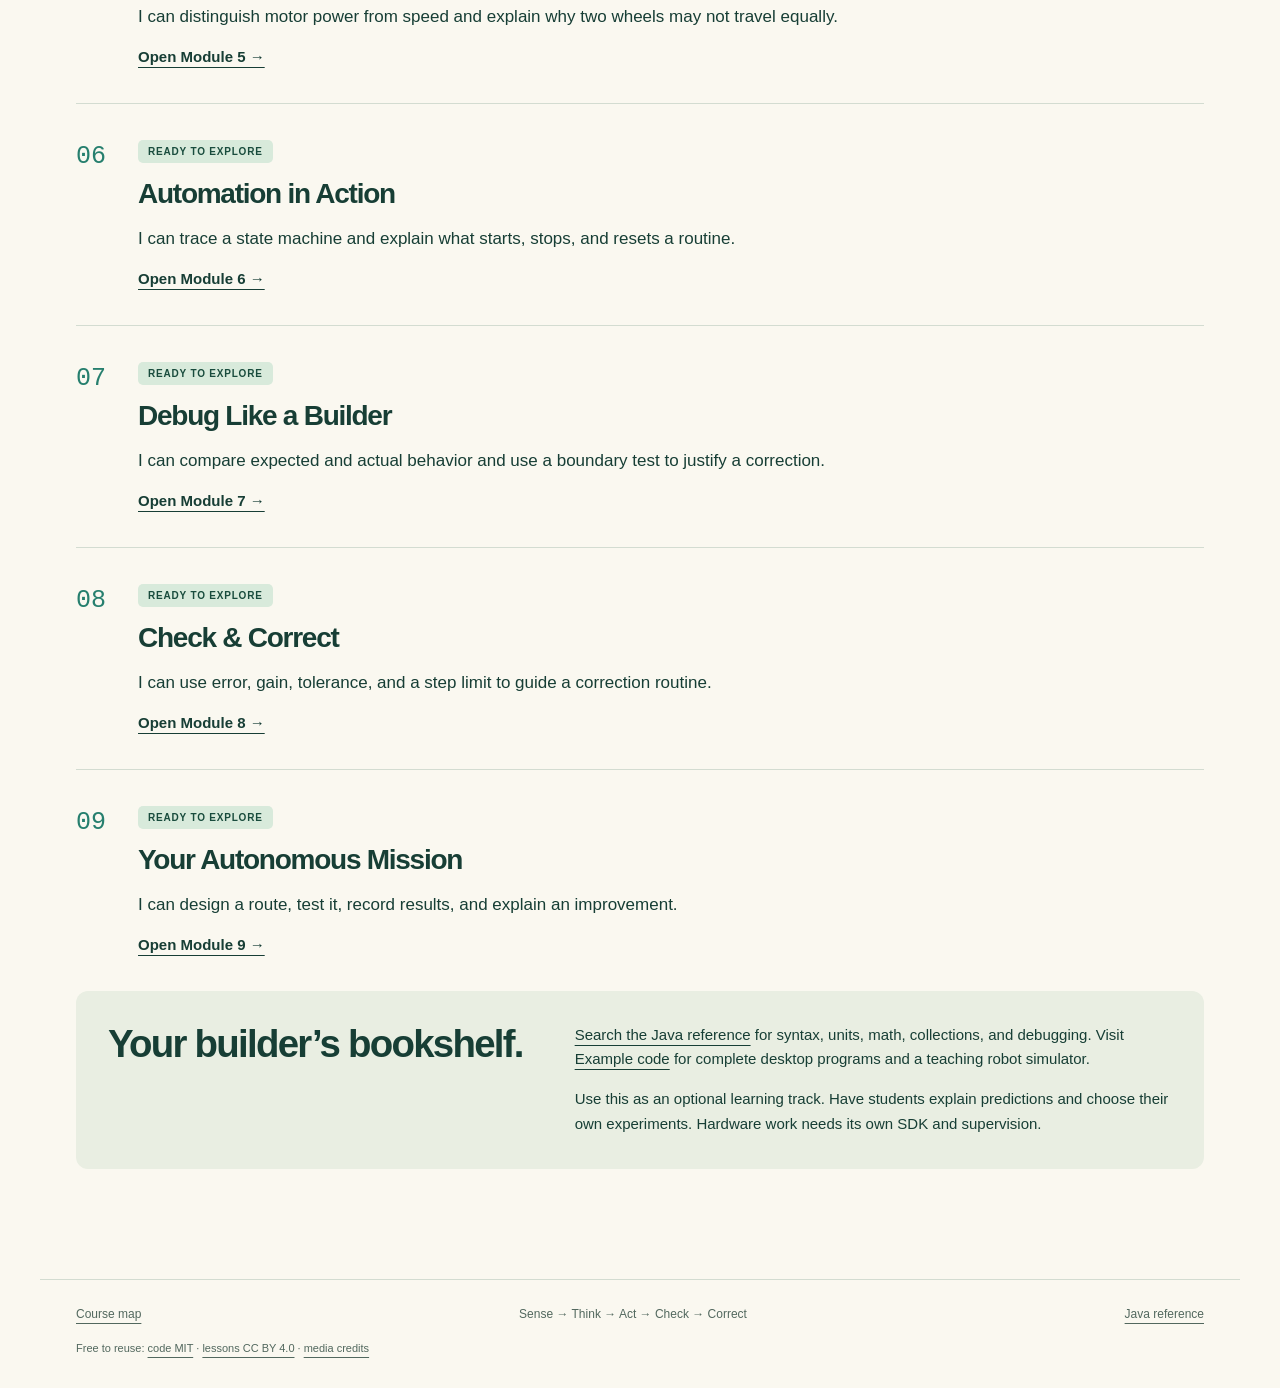
==== commit b513ebdd: "Match Nerd Heaven licensing: MIT code and CC BY educational content" ====
--- a/course.html
+++ b/course.html
@@ -1,2 +1,2 @@
 <!doctype html>
-<html lang="en"><head><meta charset="utf-8"><meta name="viewport" content="width=device-width, initial-scale=1"><title>Course map · Robot Builders</title><link rel="stylesheet" href="assets/styles.css"></head><body><a class="skip" href="#main">Skip to content</a><header class="site-header"><a class="brand" href="index.html"><span class="brand-mark" aria-hidden="true">↗</span> ROBOT BUILDERS</a><nav aria-label="Main navigation"><a href="course.html" aria-current="page">The course</a><a href="geometry-bench.html">Geometry Bench</a><a href="java-reference.html">Java reference</a><a href="examples.html">Example code</a><a href="discover.html">Discover</a></nav></header><main id="main" class="wrap section"><p class="eyebrow">THE COURSE MAP / NINE MISSIONS</p><h1>From first command<br>to clever machine.</h1><p class="lede">Follow the path in order or revisit an experiment. Every mission has explanations, Java examples, a browser activity, and reflection prompts.</p><p class="notice">All nine introductory modules are available. The browser activities are ideal teaching models. Try them with students and mentors before treating the course as a tested classroom curriculum.</p><div class="course-list"><article><span class="course-index">01</span><div><span class="badge">READY TO EXPLORE</span><h2>Meet the Robot Brain</h2><p>I can tell a robot to do something in steps.</p><a class="text-link" href="module-1.html">Open Module 1 →</a></div></article><article><span class="course-index">02</span><div><span class="badge">READY TO EXPLORE</span><h2>Java for Robot Builders</h2><p>I can use decisions, repetition, and named actions to describe a small robot routine.</p><a class="text-link" href="module-2.html">Open Module 2 →</a></div></article><article><span class="course-index">03</span><div><span class="badge">READY TO EXPLORE</span><h2>Sensors Are Robot Senses</h2><p>I can compare a sensor reading with a known measurement and explain bias, noise, and calibration.</p><a class="text-link" href="module-3.html">Open Module 3 →</a></div></article><article><span class="course-index">04</span><div><span class="badge">READY TO EXPLORE</span><h2>Position & Geometry</h2><p>I can describe a robot pose and predict the direction and distance to a target.</p><a class="text-link" href="module-4.html">Open Module 4 →</a></div></article><article><span class="course-index">05</span><div><span class="badge">READY TO EXPLORE</span><h2>Motors & Movement</h2><p>I can distinguish motor power from speed and explain why two wheels may not travel equally.</p><a class="text-link" href="module-5.html">Open Module 5 →</a></div></article><article><span class="course-index">06</span><div><span class="badge">READY TO EXPLORE</span><h2>Automation in Action</h2><p>I can trace a state machine and explain what starts, stops, and resets a routine.</p><a class="text-link" href="module-6.html">Open Module 6 →</a></div></article><article><span class="course-index">07</span><div><span class="badge">READY TO EXPLORE</span><h2>Debug Like a Builder</h2><p>I can compare expected and actual behavior and use a boundary test to justify a correction.</p><a class="text-link" href="module-7.html">Open Module 7 →</a></div></article><article><span class="course-index">08</span><div><span class="badge">READY TO EXPLORE</span><h2>Check & Correct</h2><p>I can use error, gain, tolerance, and a step limit to guide a correction routine.</p><a class="text-link" href="module-8.html">Open Module 8 →</a></div></article><article><span class="course-index">09</span><div><span class="badge">READY TO EXPLORE</span><h2>Your Autonomous Mission</h2><p>I can design a route, test it, record results, and explain an improvement.</p><a class="text-link" href="module-9.html">Open Module 9 →</a></div></article></div><aside class="mentor"><div><h2>Your builder’s bookshelf.</h2></div><div><p><a href="java-reference.html">Search the Java reference</a> for syntax, units, math, collections, and debugging. Visit <a href="examples.html">Example code</a> for complete desktop programs and a teaching robot simulator.</p><p>Use this as an optional learning track. Have students explain predictions and choose their own experiments. Hardware work needs its own SDK and supervision.</p></div></aside></main><footer class="wrap footer"><a href="course.html">Course map</a><span>Sense → Think → Act → Check → Correct</span><a href="java-reference.html">Java reference</a></footer></body></html>
+<html lang="en"><head><meta charset="utf-8"><meta name="viewport" content="width=device-width, initial-scale=1"><title>Course map · Robot Builders</title><link rel="stylesheet" href="assets/styles.css"></head><body><a class="skip" href="#main">Skip to content</a><header class="site-header"><a class="brand" href="index.html"><span class="brand-mark" aria-hidden="true">↗</span> ROBOT BUILDERS</a><nav aria-label="Main navigation"><a href="course.html" aria-current="page">The course</a><a href="geometry-bench.html">Geometry Bench</a><a href="java-reference.html">Java reference</a><a href="examples.html">Example code</a><a href="discover.html">Discover</a></nav></header><main id="main" class="wrap section"><p class="eyebrow">THE COURSE MAP / NINE MISSIONS</p><h1>From first command<br>to clever machine.</h1><p class="lede">Follow the path in order or revisit an experiment. Every mission has explanations, Java examples, a browser activity, and reflection prompts.</p><p class="notice">All nine introductory modules are available. The browser activities are ideal teaching models. Try them with students and mentors before treating the course as a tested classroom curriculum.</p><div class="course-list"><article><span class="course-index">01</span><div><span class="badge">READY TO EXPLORE</span><h2>Meet the Robot Brain</h2><p>I can tell a robot to do something in steps.</p><a class="text-link" href="module-1.html">Open Module 1 →</a></div></article><article><span class="course-index">02</span><div><span class="badge">READY TO EXPLORE</span><h2>Java for Robot Builders</h2><p>I can use decisions, repetition, and named actions to describe a small robot routine.</p><a class="text-link" href="module-2.html">Open Module 2 →</a></div></article><article><span class="course-index">03</span><div><span class="badge">READY TO EXPLORE</span><h2>Sensors Are Robot Senses</h2><p>I can compare a sensor reading with a known measurement and explain bias, noise, and calibration.</p><a class="text-link" href="module-3.html">Open Module 3 →</a></div></article><article><span class="course-index">04</span><div><span class="badge">READY TO EXPLORE</span><h2>Position & Geometry</h2><p>I can describe a robot pose and predict the direction and distance to a target.</p><a class="text-link" href="module-4.html">Open Module 4 →</a></div></article><article><span class="course-index">05</span><div><span class="badge">READY TO EXPLORE</span><h2>Motors & Movement</h2><p>I can distinguish motor power from speed and explain why two wheels may not travel equally.</p><a class="text-link" href="module-5.html">Open Module 5 →</a></div></article><article><span class="course-index">06</span><div><span class="badge">READY TO EXPLORE</span><h2>Automation in Action</h2><p>I can trace a state machine and explain what starts, stops, and resets a routine.</p><a class="text-link" href="module-6.html">Open Module 6 →</a></div></article><article><span class="course-index">07</span><div><span class="badge">READY TO EXPLORE</span><h2>Debug Like a Builder</h2><p>I can compare expected and actual behavior and use a boundary test to justify a correction.</p><a class="text-link" href="module-7.html">Open Module 7 →</a></div></article><article><span class="course-index">08</span><div><span class="badge">READY TO EXPLORE</span><h2>Check & Correct</h2><p>I can use error, gain, tolerance, and a step limit to guide a correction routine.</p><a class="text-link" href="module-8.html">Open Module 8 →</a></div></article><article><span class="course-index">09</span><div><span class="badge">READY TO EXPLORE</span><h2>Your Autonomous Mission</h2><p>I can design a route, test it, record results, and explain an improvement.</p><a class="text-link" href="module-9.html">Open Module 9 →</a></div></article></div><aside class="mentor"><div><h2>Your builder’s bookshelf.</h2></div><div><p><a href="java-reference.html">Search the Java reference</a> for syntax, units, math, collections, and debugging. Visit <a href="examples.html">Example code</a> for complete desktop programs and a teaching robot simulator.</p><p>Use this as an optional learning track. Have students explain predictions and choose their own experiments. Hardware work needs its own SDK and supervision.</p></div></aside></main><footer class="wrap footer"><a href="course.html">Course map</a><span>Sense → Think → Act → Check → Correct</span><a href="java-reference.html">Java reference</a><span class="license-note">Free to reuse: <a href="LICENSE">code MIT</a> · <a href="LICENSE-CONTENT.md">lessons CC BY 4.0</a> · <a href="THIRD-PARTY.md">media credits</a></span></footer></body></html>
--- a/assets/styles.css
+++ b/assets/styles.css
@@ -6,3 +6,4 @@
 .discover-section{padding-top:35px;padding-bottom:25px;scroll-margin-top:20px}.video-grid{display:grid;grid-template-columns:repeat(3,minmax(0,1fr));gap:20px}.resource-card{margin:0;background:var(--white);border:1px solid var(--line);border-radius:12px;overflow:hidden;min-width:0}.resource-body{padding:24px}.resource-body h3{font-size:25px;margin:18px 0}.resource-body p{font-size:15px}.resource-body p.small{font-size:12px}.video-frame{aspect-ratio:16/9;background:var(--ink)}.video-frame iframe{display:block;width:100%;height:100%;border:0}.photo-grid,.comparison-grid{display:grid;grid-template-columns:repeat(2,minmax(0,1fr));gap:24px;margin:25px 0}.photo-grid img{display:block;width:100%;height:auto}.comparison-grid .control-card{min-width:0}.comparison-grid pre{font-size:13px;padding:18px}.reference-table{overflow-x:auto;margin:25px 0}table{width:100%;border-collapse:collapse;font-size:14px;text-align:left}caption{text-align:left;font-weight:bold;margin-bottom:12px}th,td{padding:14px;border-bottom:1px solid var(--line);vertical-align:top}thead{background:#e9eee2}.actions .secondary{text-decoration:none}.site-header nav{flex-wrap:wrap}.discover-section .mentor{margin-bottom:0}@media(max-width:900px){.video-grid{grid-template-columns:1fr}.resource-body h3{margin-top:15px}}@media(max-width:650px){.photo-grid,.comparison-grid{grid-template-columns:1fr}.resource-body{padding:20px}.site-header nav{gap:14px}th,td{padding:10px;min-width:120px}}
 
 .lesson-layout>div{min-width:0}.lesson-layout section,.mini-bench{min-width:0}
+.footer .license-note{flex-basis:100%;font-size:11px}
